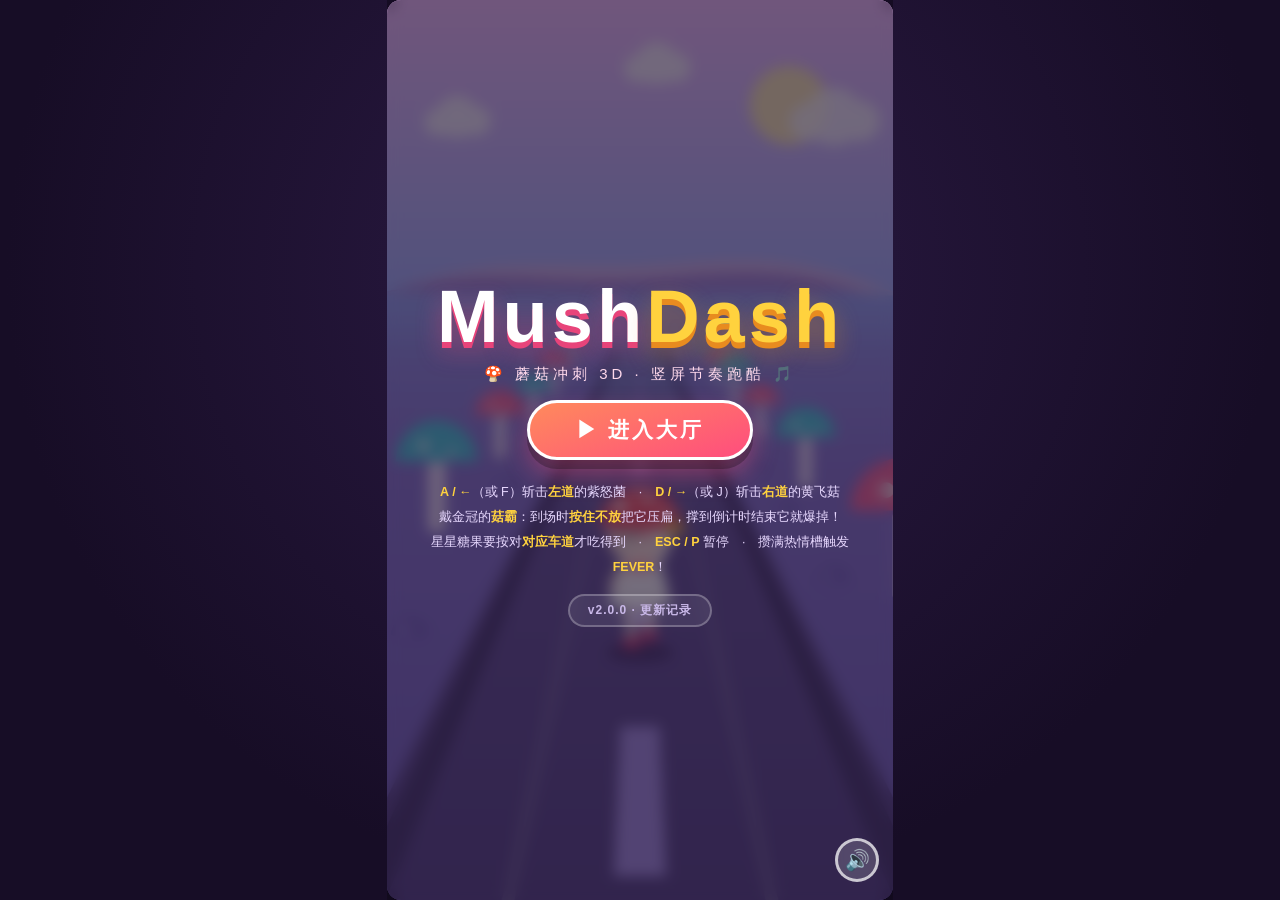
==== versions/v2.0/index.html @ b0d326e4 "v2.0.0 3D 版：竖屏 3D 重制 + 左右车道长按玩法 + FEVER 舞台化 - 画面重制：9:16 竖屏 3D 越肩追尾视角，透视赛道/雾化/阴影（Canvas2D 手写投影，零依赖） -" ====
<!DOCTYPE html>
<html lang="zh-CN">
<head>
<meta charset="UTF-8">
<meta name="viewport" content="width=device-width, initial-scale=1.0, maximum-scale=1.0, user-scalable=no">
<title>MushDash · 蘑菇冲刺 3D</title>
<link rel="stylesheet" href="css/style.css?v=25">
</head>
<body>
<div id="stage">
  <canvas id="game" width="720" height="1280"></canvas>
  <button id="muteBtn" title="音乐开关">🔊</button>

  <!-- 标题界面 -->
  <div id="titleScreen" class="screen">
    <div class="logo">
      <h1>Mush<span>Dash</span></h1>
      <p class="subtitle">🍄 蘑菇冲刺 3D · 竖屏节奏跑酷 🎵</p>
    </div>
    <button id="startBtn" class="big-btn">▶ 进入大厅</button>
    <div class="help">
      <p><b>A / ←</b>（或 F）斩击<b>左道</b>的紫怒菌　·　<b>D / →</b>（或 J）斩击<b>右道</b>的黄飞菇</p>
      <p>戴金冠的<b>菇霸</b>：到场时<b>按住不放</b>把它压扁，撑到倒计时结束它就爆掉！</p>
      <p>星星糖果要按对<b>对应车道</b>才吃得到　·　<b>ESC / P</b> 暂停　·　攒满热情槽触发 <b>FEVER</b>！</p>
    </div>
    <button id="versionBtn" class="version-btn">v2.0.0 · 更新记录</button>
  </div>

  <!-- 版本记录 -->
  <div id="versionsScreen" class="screen hidden">
    <h2 class="panel-title small">📜 版本记录</h2>
    <div id="versionList" class="version-list"></div>
    <button id="versionsCloseBtn" class="mid-btn">关闭 (ESC)</button>
  </div>

  <!-- 大厅：选曲 / 角色 / 难度 -->
  <div id="lobbyScreen" class="screen hidden">
    <div class="lobby-head">
      <button id="backBtn" class="round-btn" title="返回标题">←</button>
      <h2 class="panel-title small">选择你的演出</h2>
      <div class="head-spacer"></div>
    </div>
    <div class="lobby-grid">
      <div class="song-col" id="songList"></div>
      <div class="setup-col">
        <div class="sec-label">演出者</div>
        <div class="char-row" id="charRow"></div>
        <div class="sec-label">难度</div>
        <div class="diff-picker" id="diffRow">
          <button class="diff-btn" data-diff="easy">轻松<span>EASY</span></button>
          <button class="diff-btn selected" data-diff="normal">普通<span>NORMAL</span></button>
          <button class="diff-btn" data-diff="hard">狂热<span>HARD</span></button>
        </div>
        <div class="offset-line">
          <span class="sec-label inline">判定偏移</span>
          <button id="offsetMinus" class="tiny-btn">−</button>
          <b id="offsetVal">0ms</b>
          <button id="offsetPlus" class="tiny-btn">＋</button>
          <span class="offset-hint">判定总偏早/偏晚时用来校准</span>
        </div>
        <div id="records" class="records"></div>
        <button id="playBtn" class="big-btn">▶ 开始！</button>
      </div>
    </div>
  </div>

  <!-- 暂停界面 -->
  <div id="pauseScreen" class="screen hidden">
    <h2 class="panel-title">⏸ 暂停中</h2>
    <button id="resumeBtn" class="big-btn">继续游戏</button>
    <button id="restartBtn" class="mid-btn">重新开始</button>
    <button id="quitBtn" class="mid-btn dim">回到大厅</button>
  </div>

  <!-- 结算界面 -->
  <div id="resultScreen" class="screen hidden">
    <h2 id="resultTitle" class="panel-title">CLEAR!</h2>
    <div id="resultMeta" class="result-meta"></div>
    <div class="result-rank-row">
      <div id="rankBadge" class="rank">S</div>
      <div class="result-score-col">
        <div id="fcBadge" class="fc-badge hidden">✦ FULL COMBO ✦</div>
        <div id="finalScore" class="final-score">0</div>
        <div id="newRecord" class="new-record hidden">✨ 新纪录！✨</div>
      </div>
    </div>
    <div class="stats">
      <div><i class="dot d-p"></i>PERFECT<b id="stP">0</b></div>
      <div><i class="dot d-g"></i>GREAT<b id="stG">0</b></div>
      <div><i class="dot d-o"></i>GOOD<b id="stO">0</b></div>
      <div><i class="dot d-m"></i>MISS<b id="stM">0</b></div>
      <div>最大连击<b id="stC">0</b></div>
      <div>准确率<b id="stA">0%</b></div>
    </div>
    <div class="result-btns">
      <button id="retryBtn" class="big-btn">再来一次 (R)</button>
      <button id="menuBtn" class="mid-btn dim">回到大厅</button>
    </div>
  </div>
</div>

<script src="js/chart.js?v=25"></script>
<script src="js/audio.js?v=25"></script>
<script src="js/game.js?v=25"></script>
</body>
</html>
---- versions/v2.0/css/style.css ----
* { margin: 0; padding: 0; box-sizing: border-box; -webkit-tap-highlight-color: transparent; }

html, body {
  height: 100%;
  background: radial-gradient(ellipse at 50% 30%, #2b1a44 0%, #170d26 70%);
  display: flex;
  align-items: center;
  justify-content: center;
  font-family: "PingFang SC", "Hiragino Sans GB", "Microsoft YaHei", "Segoe UI", sans-serif;
  overflow: hidden;
  user-select: none;
}

/* 竖屏 9:16 舞台 */
#stage {
  position: relative;
  aspect-ratio: 9 / 16;
  width: min(100vw, calc(100vh * 9 / 16));
  max-height: 100vh;
}

canvas { width: 100%; height: 100%; display: block; border-radius: 14px; box-shadow: 0 20px 60px rgba(0,0,0,.55); touch-action: none; }

#muteBtn {
  position: absolute; bottom: 18px; right: 14px; z-index: 30;
  width: 44px; height: 44px; border-radius: 50%;
  border: 3px solid rgba(255,255,255,.7);
  background: rgba(255,255,255,.16); backdrop-filter: blur(4px);
  font-size: 20px; cursor: pointer; color: #fff;
  transition: transform .15s;
}
#muteBtn:hover { transform: scale(1.12); }

/* ---------- 覆盖层通用 ---------- */
.screen {
  position: absolute; inset: 0; z-index: 20;
  display: flex; flex-direction: column;
  align-items: center; justify-content: center; gap: 16px;
  background: rgba(24, 12, 38, .60);
  backdrop-filter: blur(7px);
  border-radius: 14px;
  padding: 18px 14px;
  text-align: center; color: #fff;
  animation: fadeIn .35s ease;
}
.hidden { display: none !important; }
@keyframes fadeIn { from { opacity: 0; } to { opacity: 1; } }

.panel-title { font-size: 40px; font-weight: 900; letter-spacing: 5px; text-shadow: 0 5px 0 rgba(0,0,0,.3); }
.panel-title.small { font-size: 26px; letter-spacing: 3px; }

/* ---------- 标题 ---------- */
.logo h1 {
  font-size: 74px; font-weight: 900; letter-spacing: 4px;
  color: #fff;
  text-shadow: 0 6px 0 #e8447a, 0 12px 24px rgba(232,68,122,.45);
  animation: bob 2.4s ease-in-out infinite;
}
.logo h1 span { color: #ffd23e; text-shadow: 0 6px 0 #e88b1f, 0 12px 24px rgba(232,139,31,.45); }
@keyframes bob { 0%,100% { transform: translateY(0) rotate(-1deg); } 50% { transform: translateY(-10px) rotate(1deg); } }
.subtitle { margin-top: 6px; font-size: 15px; color: #ffd9ec; letter-spacing: 4px; }

.help { margin-top: 4px; font-size: 12.5px; line-height: 2; color: #e8d9ff; padding: 0 10px; }
.help b { color: #ffd23e; }

/* ---------- 版本记录 ---------- */
.version-btn {
  margin-top: -2px;
  padding: 6px 18px; font-size: 12px; font-weight: 700; letter-spacing: 1px;
  color: #c9b8e8; font-family: inherit;
  background: rgba(255,255,255,.08);
  border: 2px solid rgba(255,255,255,.25); border-radius: 999px;
  cursor: pointer; transition: all .15s;
}
.version-btn:hover { color: #fff; background: rgba(255,255,255,.18); transform: translateY(-1px); }

.version-list {
  width: min(560px, 94%); max-height: 66vh; overflow-y: auto;
  display: flex; flex-direction: column; gap: 12px;
  padding: 6px 8px; text-align: left;
}
.ver-card {
  background: rgba(0,0,0,.25);
  border: 2px solid rgba(255,255,255,.18);
  border-radius: 14px; padding: 12px 15px;
}
.ver-card.latest { border-color: rgba(126,231,135,.55); }
.ver-head { display: flex; align-items: baseline; gap: 10px; flex-wrap: wrap; }
.ver-badge {
  font-size: 13px; font-weight: 900; color: #1c1028;
  background: linear-gradient(160deg, #ffd23e, #ff9a1f);
  padding: 2px 11px; border-radius: 999px;
}
.ver-card.latest .ver-badge { background: linear-gradient(160deg, #7ee787, #3ecf5a); }
.ver-date { font-size: 11px; color: #a08cc8; font-variant-numeric: tabular-nums; }
.ver-name { font-size: 15px; font-weight: 900; color: #fff; letter-spacing: 1px; }
.ver-notes { margin: 8px 0 0; padding-left: 0; list-style: none; }
.ver-notes li {
  font-size: 12px; color: #e8d9ff; line-height: 1.75;
  padding-left: 16px; position: relative;
}
.ver-notes li::before { content: "▸"; position: absolute; left: 2px; color: #ffd23e; }

.ver-links { display: flex; gap: 10px; margin-top: 10px; }
.ver-play, .ver-src {
  font-size: 11.5px; font-weight: 800; text-decoration: none;
  padding: 5px 14px; border-radius: 999px;
  transition: all .15s;
}
.ver-play {
  color: #1c1028;
  background: linear-gradient(160deg, #7ee787, #3ecf5a);
  box-shadow: 0 3px 0 rgba(0,0,0,.25);
}
.ver-play:hover { transform: translateY(-2px); filter: brightness(1.08); }
.ver-src {
  color: #c9b8e8;
  border: 2px solid rgba(255,255,255,.25);
  background: rgba(255,255,255,.07);
}
.ver-src:hover { color: #fff; background: rgba(255,255,255,.16); }

/* ---------- 通用按钮 ---------- */
.big-btn {
  padding: 13px 46px; font-size: 21px; font-weight: 900; letter-spacing: 3px;
  color: #fff; font-family: inherit;
  background: linear-gradient(160deg, #ff8a5c, #ff4d7e);
  border: 3px solid #fff; border-radius: 999px;
  cursor: pointer; box-shadow: 0 9px 0 rgba(0,0,0,.25), 0 14px 26px rgba(255,77,126,.4);
  transition: transform .12s, box-shadow .12s;
}
.big-btn:hover { transform: translateY(-3px) scale(1.03); box-shadow: 0 12px 0 rgba(0,0,0,.25), 0 18px 30px rgba(255,77,126,.5); }
.big-btn:active { transform: translateY(4px); box-shadow: 0 4px 0 rgba(0,0,0,.25); }

.mid-btn {
  padding: 10px 30px; font-size: 15px; font-weight: 700;
  color: #fff; font-family: inherit;
  background: rgba(255,255,255,.14);
  border: 3px solid rgba(255,255,255,.5); border-radius: 999px;
  cursor: pointer; transition: all .15s;
}
.mid-btn:hover { background: rgba(255,255,255,.24); transform: translateY(-2px); }
.mid-btn.dim { opacity: .8; }

.round-btn {
  width: 40px; height: 40px; border-radius: 50%;
  border: 3px solid rgba(255,255,255,.6);
  background: rgba(255,255,255,.12);
  color: #fff; font-size: 19px; cursor: pointer; transition: all .15s;
}
.round-btn:hover { background: rgba(255,255,255,.25); transform: scale(1.08); }

.tiny-btn {
  width: 32px; height: 28px; border-radius: 8px;
  border: 2px solid rgba(255,255,255,.5);
  background: rgba(255,255,255,.12); color: #fff;
  font-size: 15px; font-weight: 900; cursor: pointer;
}
.tiny-btn:hover { background: rgba(255,255,255,.25); }

/* ---------- 大厅（竖屏：上曲库下设置） ---------- */
.lobby-head {
  width: 100%; display: flex; align-items: center; justify-content: center;
  position: relative; padding: 0 18px; flex: none;
}
.lobby-head .round-btn { position: absolute; left: 18px; }
.head-spacer { width: 40px; }

.lobby-grid {
  display: flex; flex-direction: column; gap: 12px;
  width: min(560px, 96%); flex: 1; min-height: 0;
  text-align: left; padding-bottom: 4px;
}

.song-col {
  flex: 1; min-height: 0; overflow-y: auto;
  display: flex; flex-direction: column; gap: 8px;
  padding-right: 2px;
}

.song-card {
  display: flex; align-items: center; gap: 11px;
  padding: 8px 12px; border-radius: 13px;
  background: rgba(255,255,255,.09);
  border: 2px solid rgba(255,255,255,.28);
  cursor: pointer; transition: all .15s;
  color: #fff; font-family: inherit; text-align: left;
  flex: none;
}
.song-card:hover { transform: translateX(4px); background: rgba(255,255,255,.16); }
.song-card.selected {
  background: linear-gradient(150deg, rgba(255,107,157,.35), rgba(77,124,255,.25));
  border-color: #ffd23e;
  box-shadow: 0 8px 22px rgba(0,0,0,.3);
}
.song-thumb {
  width: 46px; height: 46px; border-radius: 12px; flex: none;
  display: flex; align-items: center; justify-content: center;
  font-size: 24px;
  box-shadow: inset 0 -4px 0 rgba(0,0,0,.2);
}
.song-info { flex: 1; min-width: 0; }
.song-name { font-size: 17px; font-weight: 900; letter-spacing: 1px; }
.song-name small { font-size: 11px; }
.song-sub { font-size: 11px; color: #d9c9f2; margin-top: 2px; }
.song-best { text-align: right; font-size: 11px; color: #ffd23e; font-weight: 800; line-height: 1.45; white-space: nowrap; }
.song-best small { display: block; color: #bfa8e8; font-weight: 600; font-size: 9.5px; }

.setup-col {
  flex: none;
  display: flex; flex-direction: column; gap: 9px;
  background: rgba(0,0,0,.22);
  border: 2px solid rgba(255,255,255,.16);
  border-radius: 16px; padding: 12px 14px;
}

.sec-label { font-size: 12px; font-weight: 800; color: #ffd9ec; letter-spacing: 2px; }
.sec-label.inline { letter-spacing: 1px; }

.char-row { display: grid; grid-template-columns: repeat(3, 1fr); gap: 8px; }
.char-card {
  border-radius: 12px; padding: 8px 5px 7px;
  background: rgba(255,255,255,.08);
  border: 2px solid rgba(255,255,255,.22);
  cursor: pointer; transition: all .15s; text-align: center;
  color: #fff; font-family: inherit;
}
.char-card:hover { transform: translateY(-2px); background: rgba(255,255,255,.15); }
.char-card.selected { border-color: #ffd23e; background: rgba(255,210,62,.18); }
.char-avatar {
  width: 34px; height: 34px; margin: 0 auto 4px; border-radius: 50% 50% 42% 42%;
  position: relative;
  box-shadow: inset 0 -3px 0 rgba(0,0,0,.18);
}
.char-name { font-size: 13px; font-weight: 900; }
.char-title { font-size: 10px; color: #ffd9ec; margin-top: 1px; }
.char-trait { font-size: 9.5px; color: #bfa8e8; margin-top: 3px; line-height: 1.4; }

.diff-picker { display: flex; gap: 8px; }
.diff-btn {
  flex: 1; padding: 7px 4px; font-size: 14px; font-weight: 700; color: #fff;
  background: rgba(255,255,255,.12);
  border: 2px solid rgba(255,255,255,.3); border-radius: 11px;
  cursor: pointer; display: flex; flex-direction: column; align-items: center; gap: 1px;
  transition: all .15s; font-family: inherit;
}
.diff-btn span { font-size: 9px; letter-spacing: 2px; opacity: .75; font-weight: 600; }
.diff-btn:hover { transform: translateY(-2px); background: rgba(255,255,255,.2); }
.diff-btn.selected {
  background: linear-gradient(160deg, #ff6b9d, #e8447a);
  border-color: #ffd23e;
  box-shadow: 0 6px 18px rgba(232,68,122,.5);
}

.offset-line {
  display: flex; align-items: center; gap: 8px;
  font-size: 12px;
}
.offset-line b { min-width: 48px; text-align: center; font-size: 14px; color: #9be7ff; font-variant-numeric: tabular-nums; }
.offset-hint { font-size: 10px; color: #a08cc8; }

.records {
  display: flex; gap: 8px; justify-content: center;
  min-height: 26px; align-items: center; flex-wrap: wrap;
}
.record-chip {
  font-size: 11px; font-weight: 800; color: #ffd23e;
  background: rgba(255,210,62,.12);
  border: 2px solid rgba(255,210,62,.4);
  padding: 3px 11px; border-radius: 999px; letter-spacing: 1px;
}
.record-chip.none { color: #a08cc8; border-color: rgba(255,255,255,.2); background: rgba(255,255,255,.05); }

.setup-col .big-btn { margin-top: 2px; padding: 11px 36px; font-size: 18px; align-self: center; }

/* ---------- 暂停 / 结算 ---------- */
.result-meta { font-size: 13px; color: #d9c9f2; letter-spacing: 1px; margin-top: -4px; }

.result-rank-row { display: flex; align-items: center; gap: 22px; }
.result-score-col { display: flex; flex-direction: column; align-items: flex-start; gap: 5px; }

.rank {
  width: 96px; height: 96px; border-radius: 24px;
  display: flex; align-items: center; justify-content: center;
  font-size: 60px; font-weight: 900; color: #fff;
  background: linear-gradient(160deg, #ffd23e, #ff9a1f);
  box-shadow: 0 12px 30px rgba(255,154,31,.5), inset 0 -6px 0 rgba(0,0,0,.18);
  transform: rotate(-6deg);
  animation: popIn .5s cubic-bezier(.2,1.6,.4,1);
}
@keyframes popIn { from { transform: scale(0) rotate(-30deg); } to { transform: scale(1) rotate(-6deg); } }

.fc-badge {
  font-size: 14px; font-weight: 900; letter-spacing: 3px; color: #7ee787;
  text-shadow: 0 0 14px rgba(126,231,135,.8);
  animation: blink 1.2s steps(2) infinite;
}

.final-score { font-size: 38px; font-weight: 900; color: #9be7ff; font-variant-numeric: tabular-nums; }
.new-record { font-size: 15px; font-weight: 800; color: #ffd23e; animation: blink 1s steps(2) infinite; }
@keyframes blink { 50% { opacity: .35; } }

.stats {
  display: grid; grid-template-columns: repeat(2, minmax(160px, auto));
  gap: 7px 30px; font-size: 14px; color: #e8d9ff;
}
.stats div { display: flex; align-items: center; gap: 8px; justify-content: space-between; }
.stats b { color: #fff; font-size: 16px; font-variant-numeric: tabular-nums; }
.dot { width: 11px; height: 11px; border-radius: 50%; display: inline-block; }
.d-p { background: #ffd23e; } .d-g { background: #7ee787; } .d-o { background: #6ec6ff; } .d-m { background: #ff5c5c; }

.result-btns { display: flex; gap: 14px; align-items: center; }
.result-btns .big-btn { padding: 11px 30px; font-size: 17px; }

/* 矮窗口兜底：压缩大厅留白 */
@media (max-height: 700px) {
  .screen { gap: 10px; padding: 12px 10px; }
  .logo h1 { font-size: 54px; }
  .help { line-height: 1.6; }
  .setup-col { gap: 6px; padding: 9px 12px; }
}
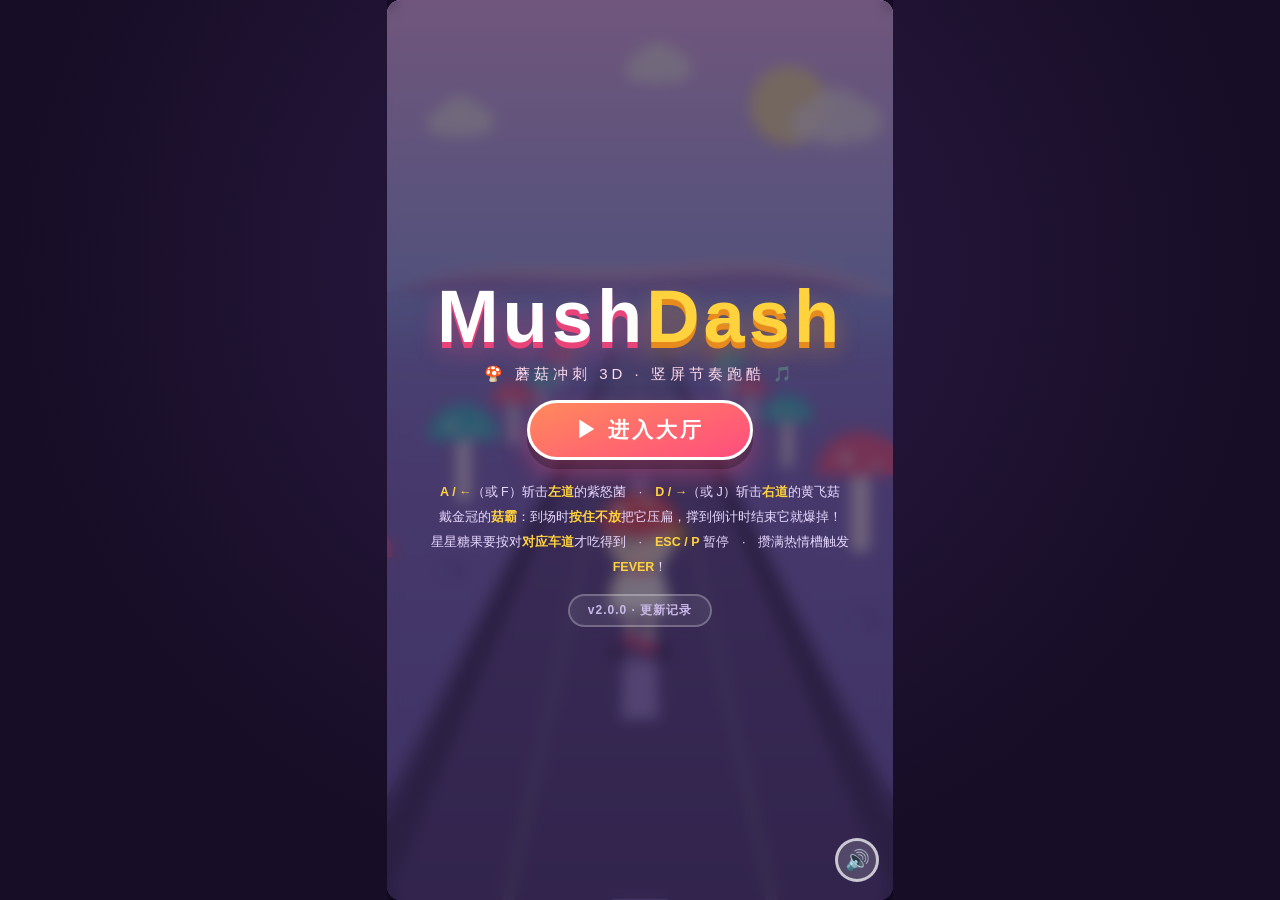
==== commit 9b62b63d: "v2.0.0 视觉修复：伞盖与伞柄衔接（摇摆/压扁动画下不再分离）、菇霸模型重设计（平面单色+深紫红大帽+怒目）、观众蘑菇细杆化" ====
--- a/versions/v2.0/index.html
+++ b/versions/v2.0/index.html
@@ -4,7 +4,7 @@
 <meta charset="UTF-8">
 <meta name="viewport" content="width=device-width, initial-scale=1.0, maximum-scale=1.0, user-scalable=no">
 <title>MushDash · 蘑菇冲刺 3D</title>
-<link rel="stylesheet" href="css/style.css?v=25">
+<link rel="stylesheet" href="css/style.css?v=26">
 </head>
 <body>
 <div id="stage">
@@ -99,8 +99,8 @@
   </div>
 </div>
 
-<script src="js/chart.js?v=25"></script>
-<script src="js/audio.js?v=25"></script>
-<script src="js/game.js?v=25"></script>
+<script src="js/chart.js?v=26"></script>
+<script src="js/audio.js?v=26"></script>
+<script src="js/game.js?v=26"></script>
 </body>
 </html>
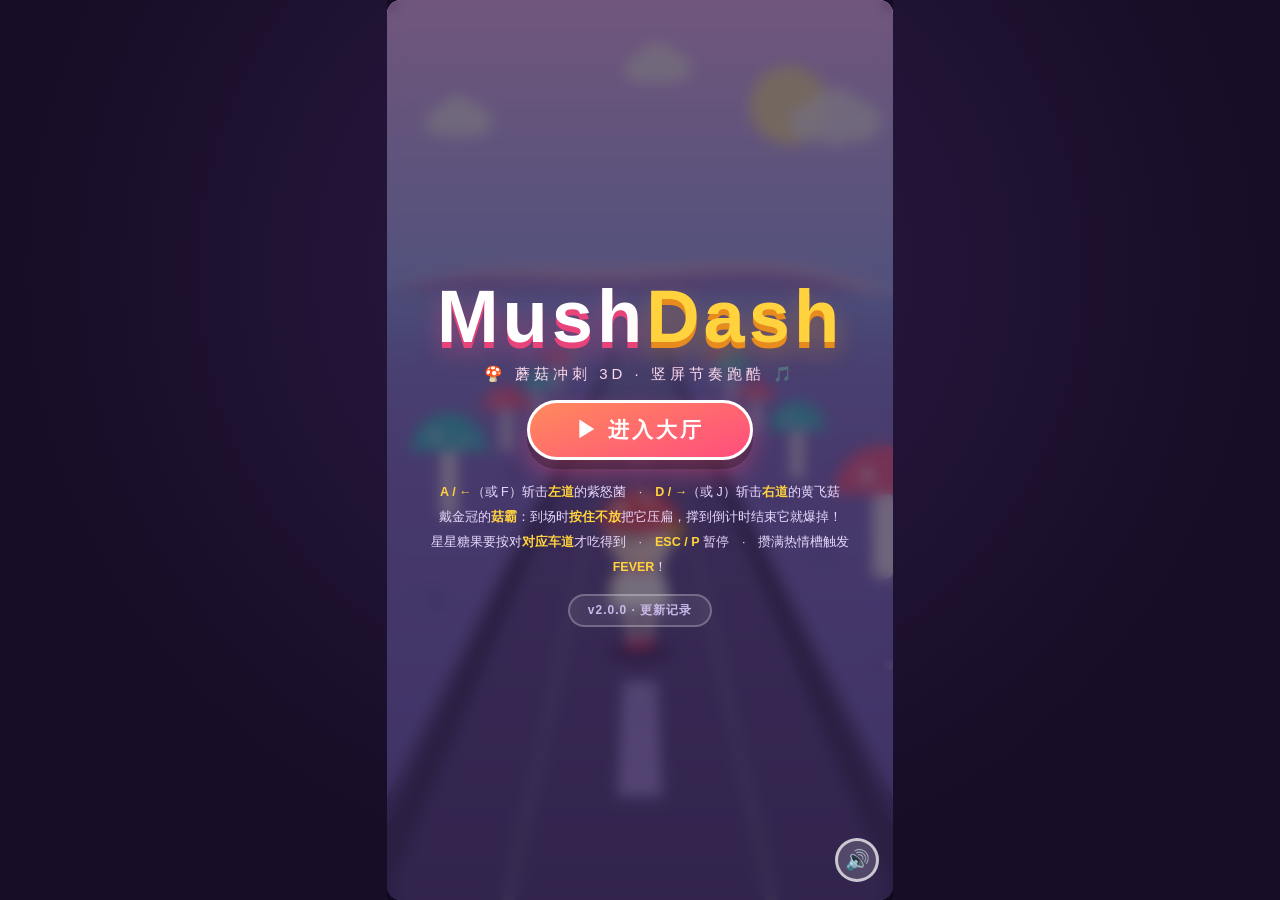
==== commit 66ca355b: "v2.0.0 视觉优化：菇霸按住时与角色错位不叠影、荧光棒与帽檐去加色光晕、菇霸帽色回归青蓝" ====
--- a/versions/v2.0/index.html
+++ b/versions/v2.0/index.html
@@ -4,7 +4,7 @@
 <meta charset="UTF-8">
 <meta name="viewport" content="width=device-width, initial-scale=1.0, maximum-scale=1.0, user-scalable=no">
 <title>MushDash · 蘑菇冲刺 3D</title>
-<link rel="stylesheet" href="css/style.css?v=26">
+<link rel="stylesheet" href="css/style.css?v=27">
 </head>
 <body>
 <div id="stage">
@@ -99,8 +99,8 @@
   </div>
 </div>
 
-<script src="js/chart.js?v=26"></script>
-<script src="js/audio.js?v=26"></script>
-<script src="js/game.js?v=26"></script>
+<script src="js/chart.js?v=27"></script>
+<script src="js/audio.js?v=27"></script>
+<script src="js/game.js?v=27"></script>
 </body>
 </html>
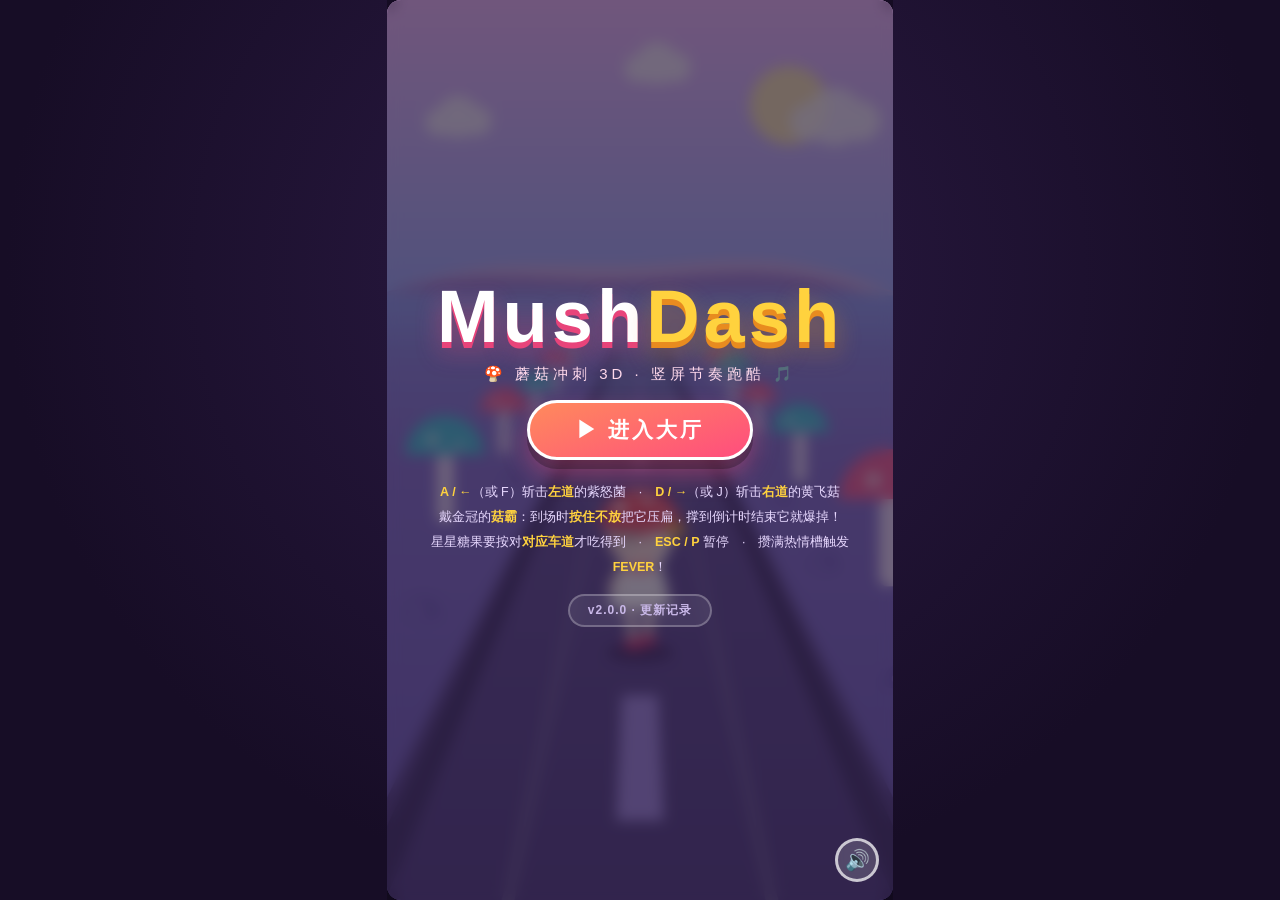
==== commit dd3e7db1: "恢复 FEVER 应援灯牌（GO!/♪/★）：与荧光棒海同时保留" ====
--- a/versions/v2.0/index.html
+++ b/versions/v2.0/index.html
@@ -4,7 +4,7 @@
 <meta charset="UTF-8">
 <meta name="viewport" content="width=device-width, initial-scale=1.0, maximum-scale=1.0, user-scalable=no">
 <title>MushDash · 蘑菇冲刺 3D</title>
-<link rel="stylesheet" href="css/style.css?v=27">
+<link rel="stylesheet" href="css/style.css?v=28">
 </head>
 <body>
 <div id="stage">
@@ -99,8 +99,8 @@
   </div>
 </div>
 
-<script src="js/chart.js?v=27"></script>
-<script src="js/audio.js?v=27"></script>
-<script src="js/game.js?v=27"></script>
+<script src="js/chart.js?v=28"></script>
+<script src="js/audio.js?v=28"></script>
+<script src="js/game.js?v=28"></script>
 </body>
 </html>
